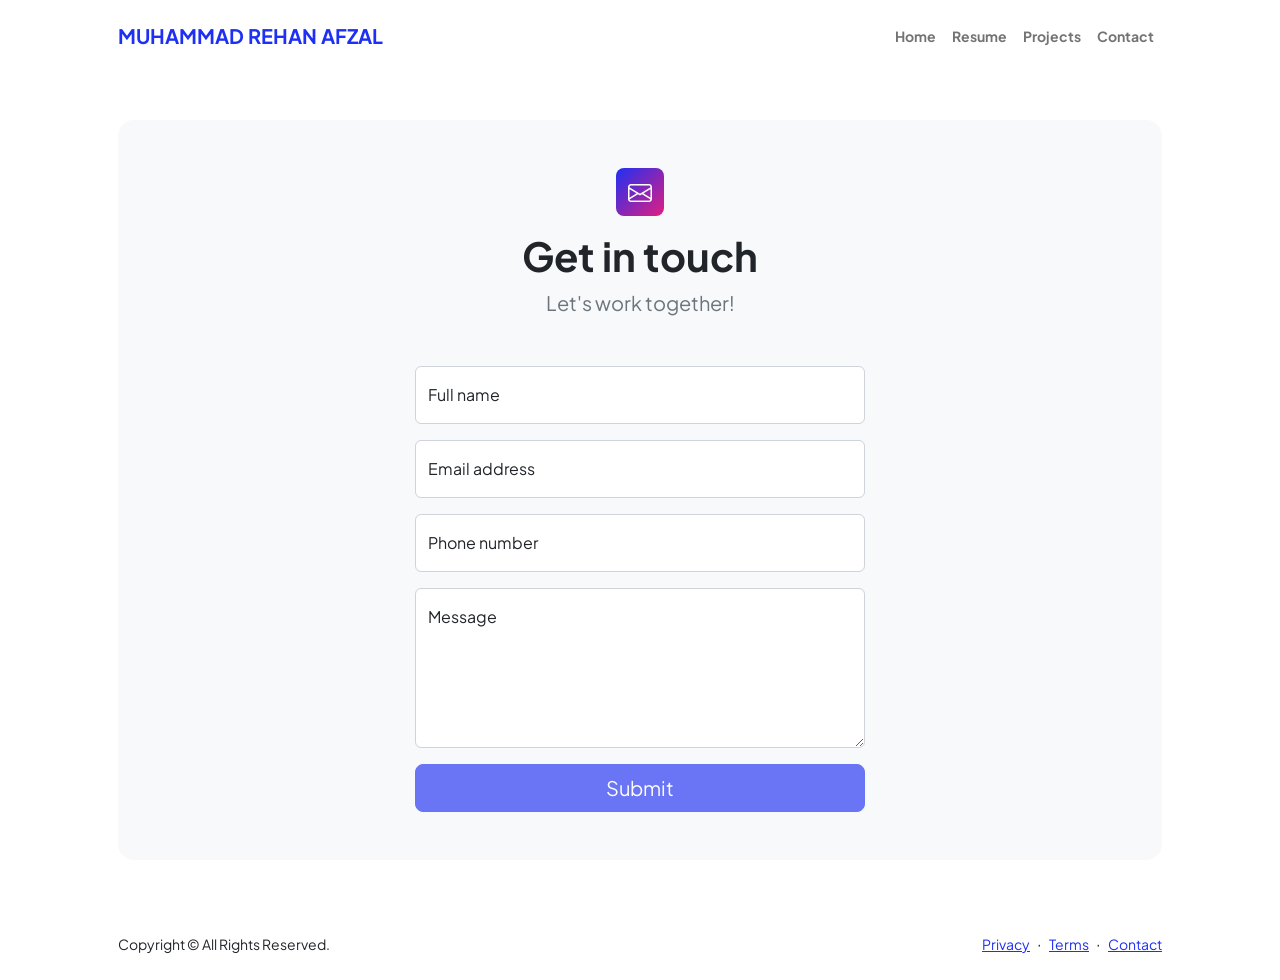
==== contact.html @ b2ab933a "Add files via upload" ====
<!DOCTYPE html>
<html lang="en">
    <head>
        <meta charset="utf-8" />
        <meta name="viewport" content="width=device-width, initial-scale=1, shrink-to-fit=no" />
        <meta name="description" content />
        <meta name="author" content />
        <title>Modern Business - Muhammad Rehan Afzal</title>
        <!-- Favicon-->
        <link rel="icon" type="image/x-icon" href="assets/favicon.ico" />
        <!-- Custom Google font-->
        <link rel="preconnect" href="https://fonts.googleapis.com" />
        <link rel="preconnect" href="https://fonts.gstatic.com" crossorigin />
        <link href="https://fonts.googleapis.com/css2?family=Plus+Jakarta+Sans:wght@100;200;300;400;500;600;700;800;900&amp;display=swap" rel="stylesheet" />
        <!-- Bootstrap icons-->
        <link href="https://cdn.jsdelivr.net/npm/bootstrap-icons@1.8.1/font/bootstrap-icons.css" rel="stylesheet" />
        <!-- Core theme CSS (includes Bootstrap)-->
        <link href="css/styles.css" rel="stylesheet" />
    </head>
    <body class="d-flex flex-column">
        <main class="flex-shrink-0">
            <!-- Navigation-->
            <nav class="navbar navbar-expand-lg navbar-light bg-white py-3">
                <div class="container px-5">
                    <a class="navbar-brand" href="index.html"><span class="fw-bolder text-primary">MUHAMMAD REHAN
                    AFZAL</span></a>
                    <button class="navbar-toggler" type="button" data-bs-toggle="collapse" data-bs-target="#navbarSupportedContent" aria-controls="navbarSupportedContent" aria-expanded="false" aria-label="Toggle navigation"><span class="navbar-toggler-icon"></span></button>
                    <div class="collapse navbar-collapse" id="navbarSupportedContent">
                        <ul class="navbar-nav ms-auto mb-2 mb-lg-0 small fw-bolder">
                            <li class="nav-item"><a class="nav-link" href="index.html">Home</a></li>
                            <li class="nav-item"><a class="nav-link" href="resume.html">Resume</a></li>
                            <li class="nav-item"><a class="nav-link" href="projects.html">Projects</a></li>
                            <li class="nav-item"><a class="nav-link" href="contact.html">Contact</a></li>
                        </ul>
                    </div>
                </div>
            </nav>
            <!-- Page content-->
            <section class="py-5">
                <div class="container px-5">
                    <!-- Contact form-->
                    <div class="bg-light rounded-4 py-5 px-4 px-md-5">
                        <div class="text-center mb-5">
                            <div class="feature bg-primary bg-gradient-primary-to-secondary text-white rounded-3 mb-3"><i class="bi bi-envelope"></i></div>
                            <h1 class="fw-bolder">Get in touch</h1>
                            <p class="lead fw-normal text-muted mb-0">Let's work together!</p>
                        </div>
                        <div class="row gx-5 justify-content-center">
                            <div class="col-lg-8 col-xl-6">
                                <!-- * * * * * * * * * * * * * * *-->
                                <!-- * * SB Forms Contact Form * *-->
                                <!-- * * * * * * * * * * * * * * *-->
                                <!-- This form is pre-integrated with SB Forms.-->
                                <!-- To make this form functional, sign up at-->
                                <!-- https://startbootstrap.com/solution/contact-forms-->
                                <!-- to get an API token!-->
                                <form id="contactForm" data-sb-form-api-token="API_TOKEN">
                                    <!-- Name input-->
                                    <div class="form-floating mb-3">
                                        <input class="form-control" id="name" type="text" placeholder="Enter your name..." data-sb-validations="required" />
                                        <label for="name">Full name</label>
                                        <div class="invalid-feedback" data-sb-feedback="name:required">A name is required.</div>
                                    </div>
                                    <!-- Email address input-->
                                    <div class="form-floating mb-3">
                                        <input class="form-control" id="email" type="email" placeholder="name@example.com" data-sb-validations="required,email" />
                                        <label for="email">Email address</label>
                                        <div class="invalid-feedback" data-sb-feedback="email:required">An email is required.</div>
                                        <div class="invalid-feedback" data-sb-feedback="email:email">Email is not valid.</div>
                                    </div>
                                    <!-- Phone number input-->
                                    <div class="form-floating mb-3">
                                        <input class="form-control" id="phone" type="tel" placeholder="(123) 456-7890" data-sb-validations="required" />
                                        <label for="phone">Phone number</label>
                                        <div class="invalid-feedback" data-sb-feedback="phone:required">A phone number is required.</div>
                                    </div>
                                    <!-- Message input-->
                                    <div class="form-floating mb-3">
                                        <textarea class="form-control" id="message" type="text" placeholder="Enter your message here..." style="height: 10rem" data-sb-validations="required"></textarea>
                                        <label for="message">Message</label>
                                        <div class="invalid-feedback" data-sb-feedback="message:required">A message is required.</div>
                                    </div>
                                    <!-- Submit success message-->
                                    <!---->
                                    <!-- This is what your users will see when the form-->
                                    <!-- has successfully submitted-->
                                    <div class="d-none" id="submitSuccessMessage">
                                        <div class="text-center mb-3">
                                            <div class="fw-bolder">Form submission successful!</div>
                                            To activate this form, sign up at
                                            <br />
                                            <a href="https://startbootstrap.com/solution/contact-forms">https://startbootstrap.com/solution/contact-forms</a>
                                        </div>
                                    </div>
                                    <!-- Submit error message-->
                                    <!---->
                                    <!-- This is what your users will see when there is-->
                                    <!-- an error submitting the form-->
                                    <div class="d-none" id="submitErrorMessage"><div class="text-center text-danger mb-3">Error sending message!</div></div>
                                    <!-- Submit Button-->
                                    <div class="d-grid"><button class="btn btn-primary btn-lg disabled" id="submitButton" type="submit">Submit</button></div>
                                </form>
                            </div>
                        </div>
                    </div>
                </div>
            </section>
        </main>
        <!-- Footer-->
        <footer class="bg-white py-4 mt-auto">
            <div class="container px-5">
                <div class="row align-items-center justify-content-between flex-column flex-sm-row">
                    <div class="col-auto"><div class="small m-0">Copyright &copy; All Rights Reserved.</div></div>
                    <div class="col-auto">
                        <a class="small" href="#!">Privacy</a>
                        <span class="mx-1">&middot;</span>
                        <a class="small" href="#!">Terms</a>
                        <span class="mx-1">&middot;</span>
                        <a class="small" href="#!">Contact</a>
                    </div>
                </div>
            </div>
        </footer>
        <!-- Bootstrap core JS-->
        <script src="https://cdn.jsdelivr.net/npm/bootstrap@5.2.3/dist/js/bootstrap.bundle.min.js"></script>
        <!-- Core theme JS-->
        <script src="js/scripts.js"></script>
        <!-- * * * * * * * * * * * * * * * * * * * * * * * * * * * * * * * * * * * * * * * *-->
        <!-- * *                               SB Forms JS                               * *-->
        <!-- * * Activate your form at https://startbootstrap.com/solution/contact-forms * *-->
        <!-- * * * * * * * * * * * * * * * * * * * * * * * * * * * * * * * * * * * * * * * *-->
        <script src="https://cdn.startbootstrap.com/sb-forms-latest.js"></script>
    </body>
</html>
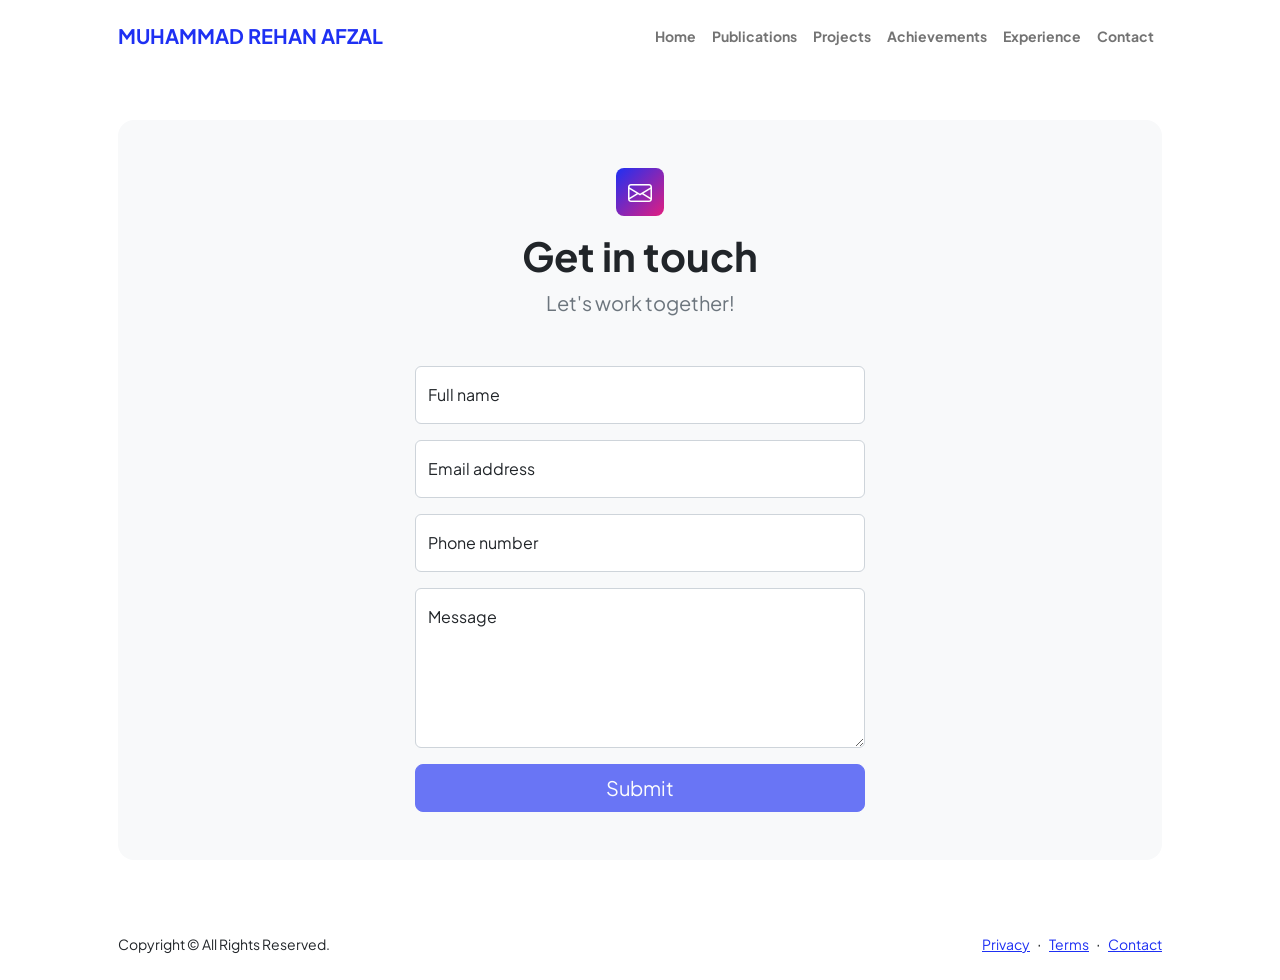
==== commit 63ac379f: "update links" ====
--- a/contact.html
+++ b/contact.html
@@ -28,8 +28,10 @@
                     <div class="collapse navbar-collapse" id="navbarSupportedContent">
                         <ul class="navbar-nav ms-auto mb-2 mb-lg-0 small fw-bolder">
                             <li class="nav-item"><a class="nav-link" href="index.html">Home</a></li>
-                            <li class="nav-item"><a class="nav-link" href="resume.html">Resume</a></li>
+                            <li class="nav-item"><a class="nav-link" href="publications.html">Publications</a></li>
                             <li class="nav-item"><a class="nav-link" href="projects.html">Projects</a></li>
+                            <li class="nav-item"><a class="nav-link" href="achievements.html">Achievements</a></li>
+                            <li class="nav-item"><a class="nav-link" href="resume.html">Experience</a></li>
                             <li class="nav-item"><a class="nav-link" href="contact.html">Contact</a></li>
                         </ul>
                     </div>
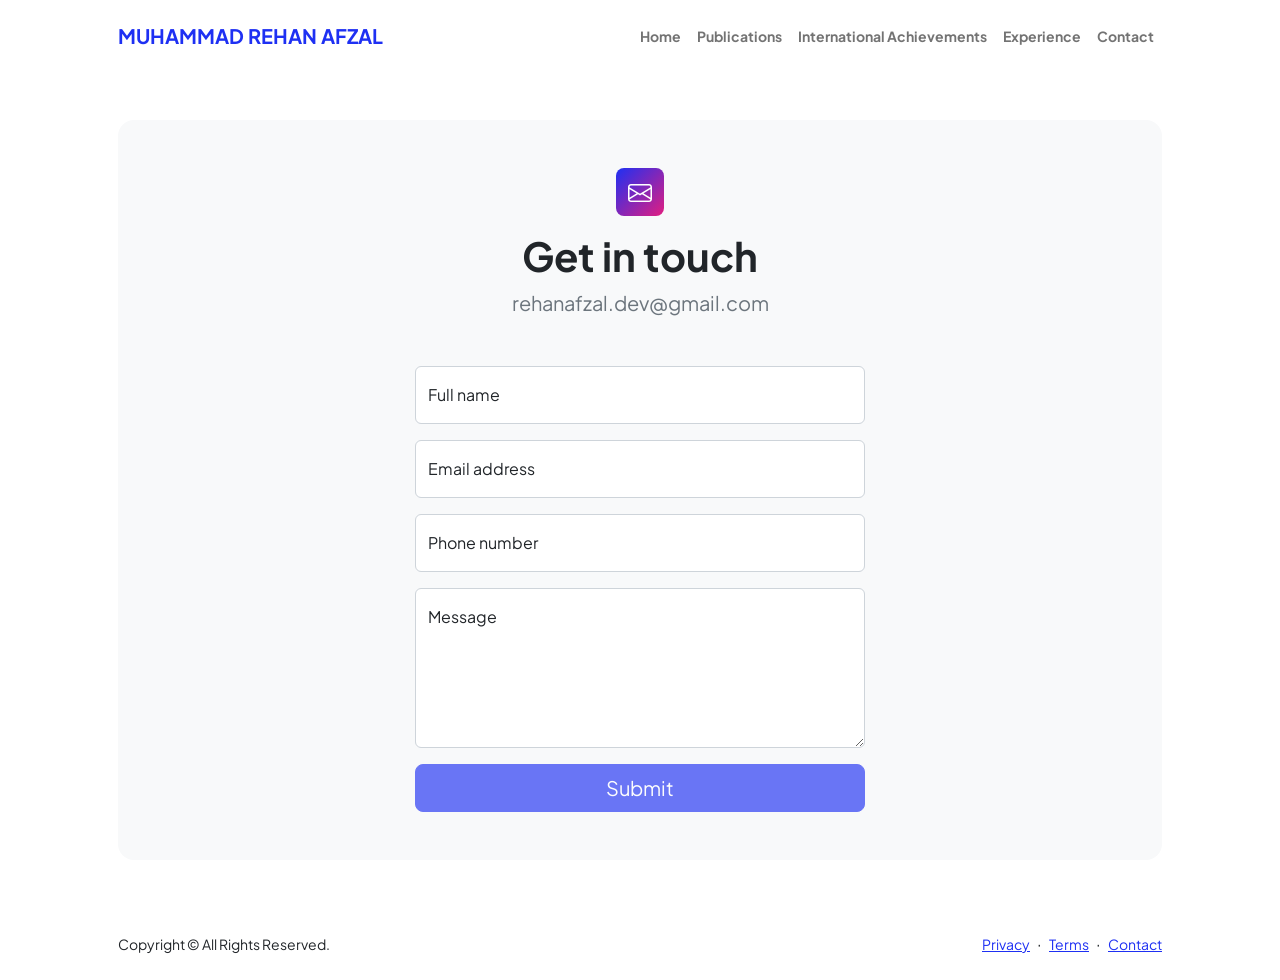
==== commit 0de415d3: "updated pages" ====
--- a/contact.html
+++ b/contact.html
@@ -1,136 +1,162 @@
 <!DOCTYPE html>
 <html lang="en">
-    <head>
-        <meta charset="utf-8" />
-        <meta name="viewport" content="width=device-width, initial-scale=1, shrink-to-fit=no" />
-        <meta name="description" content />
-        <meta name="author" content />
-        <title>Modern Business - Muhammad Rehan Afzal</title>
-        <!-- Favicon-->
-        <link rel="icon" type="image/x-icon" href="assets/favicon.ico" />
-        <!-- Custom Google font-->
-        <link rel="preconnect" href="https://fonts.googleapis.com" />
-        <link rel="preconnect" href="https://fonts.gstatic.com" crossorigin />
-        <link href="https://fonts.googleapis.com/css2?family=Plus+Jakarta+Sans:wght@100;200;300;400;500;600;700;800;900&amp;display=swap" rel="stylesheet" />
-        <!-- Bootstrap icons-->
-        <link href="https://cdn.jsdelivr.net/npm/bootstrap-icons@1.8.1/font/bootstrap-icons.css" rel="stylesheet" />
-        <!-- Core theme CSS (includes Bootstrap)-->
-        <link href="css/styles.css" rel="stylesheet" />
-    </head>
-    <body class="d-flex flex-column">
-        <main class="flex-shrink-0">
-            <!-- Navigation-->
-            <nav class="navbar navbar-expand-lg navbar-light bg-white py-3">
-                <div class="container px-5">
-                    <a class="navbar-brand" href="index.html"><span class="fw-bolder text-primary">MUHAMMAD REHAN
-                    AFZAL</span></a>
-                    <button class="navbar-toggler" type="button" data-bs-toggle="collapse" data-bs-target="#navbarSupportedContent" aria-controls="navbarSupportedContent" aria-expanded="false" aria-label="Toggle navigation"><span class="navbar-toggler-icon"></span></button>
-                    <div class="collapse navbar-collapse" id="navbarSupportedContent">
-                        <ul class="navbar-nav ms-auto mb-2 mb-lg-0 small fw-bolder">
-                            <li class="nav-item"><a class="nav-link" href="index.html">Home</a></li>
-                            <li class="nav-item"><a class="nav-link" href="publications.html">Publications</a></li>
-                            <li class="nav-item"><a class="nav-link" href="projects.html">Projects</a></li>
-                            <li class="nav-item"><a class="nav-link" href="achievements.html">Achievements</a></li>
-                            <li class="nav-item"><a class="nav-link" href="resume.html">Experience</a></li>
-                            <li class="nav-item"><a class="nav-link" href="contact.html">Contact</a></li>
-                        </ul>
+
+<head>
+    <meta charset="utf-8" />
+    <meta name="viewport" content="width=device-width, initial-scale=1, shrink-to-fit=no" />
+    <meta name="description" content />
+    <meta name="author" content />
+    <title>Modern Business - Muhammad Rehan Afzal</title>
+    <!-- Favicon-->
+    <link rel="icon" type="image/x-icon" href="assets/favicon.ico" />
+    <!-- Custom Google font-->
+    <link rel="preconnect" href="https://fonts.googleapis.com" />
+    <link rel="preconnect" href="https://fonts.gstatic.com" crossorigin />
+    <link
+        href="https://fonts.googleapis.com/css2?family=Plus+Jakarta+Sans:wght@100;200;300;400;500;600;700;800;900&amp;display=swap"
+        rel="stylesheet" />
+    <!-- Bootstrap icons-->
+    <link href="https://cdn.jsdelivr.net/npm/bootstrap-icons@1.8.1/font/bootstrap-icons.css" rel="stylesheet" />
+    <!-- Core theme CSS (includes Bootstrap)-->
+    <link href="css/styles.css" rel="stylesheet" />
+</head>
+
+<body class="d-flex flex-column">
+    <main class="flex-shrink-0">
+        <!-- Navigation-->
+        <nav class="navbar navbar-expand-lg navbar-light bg-white py-3">
+            <div class="container px-5">
+                <a class="navbar-brand" href="index.html"><span class="fw-bolder text-primary">MUHAMMAD REHAN
+                        AFZAL</span></a>
+                <button class="navbar-toggler" type="button" data-bs-toggle="collapse"
+                    data-bs-target="#navbarSupportedContent" aria-controls="navbarSupportedContent"
+                    aria-expanded="false" aria-label="Toggle navigation"><span
+                        class="navbar-toggler-icon"></span></button>
+                <div class="collapse navbar-collapse" id="navbarSupportedContent">
+                    <ul class="navbar-nav ms-auto mb-2 mb-lg-0 small fw-bolder">
+                        <li class="nav-item"><a class="nav-link" href="index.html">Home</a></li>
+                        <li class="nav-item"><a class="nav-link" href="publications.html">Publications</a></li>
+                        <li class="nav-item"><a class="nav-link" href="projects.html">International Achievements</a>
+                        </li>
+                        <!-- <li class="nav-item"><a class="nav-link" href="achievements.html">Achievements</a></li> -->
+                        <li class="nav-item"><a class="nav-link" href="resume.html">Experience</a></li>
+                        <li class="nav-item"><a class="nav-link" href="contact.html">Contact</a></li>
+                    </ul>
+                </div>
+            </div>
+        </nav>
+        <!-- Page content-->
+        <section class="py-5">
+            <div class="container px-5">
+                <!-- Contact form-->
+                <div class="bg-light rounded-4 py-5 px-4 px-md-5">
+                    <div class="text-center mb-5">
+                        <div class="feature bg-primary bg-gradient-primary-to-secondary text-white rounded-3 mb-3"><i
+                                class="bi bi-envelope"></i></div>
+                        <h1 class="fw-bolder">Get in touch</h1>
+                        <p class="lead fw-normal text-muted mb-0">rehanafzal.dev@gmail.com</p>
                     </div>
-                </div>
-            </nav>
-            <!-- Page content-->
-            <section class="py-5">
-                <div class="container px-5">
-                    <!-- Contact form-->
-                    <div class="bg-light rounded-4 py-5 px-4 px-md-5">
-                        <div class="text-center mb-5">
-                            <div class="feature bg-primary bg-gradient-primary-to-secondary text-white rounded-3 mb-3"><i class="bi bi-envelope"></i></div>
-                            <h1 class="fw-bolder">Get in touch</h1>
-                            <p class="lead fw-normal text-muted mb-0">Let's work together!</p>
-                        </div>
-                        <div class="row gx-5 justify-content-center">
-                            <div class="col-lg-8 col-xl-6">
-                                <!-- * * * * * * * * * * * * * * *-->
-                                <!-- * * SB Forms Contact Form * *-->
-                                <!-- * * * * * * * * * * * * * * *-->
-                                <!-- This form is pre-integrated with SB Forms.-->
-                                <!-- To make this form functional, sign up at-->
-                                <!-- https://startbootstrap.com/solution/contact-forms-->
-                                <!-- to get an API token!-->
-                                <form id="contactForm" data-sb-form-api-token="API_TOKEN">
-                                    <!-- Name input-->
-                                    <div class="form-floating mb-3">
-                                        <input class="form-control" id="name" type="text" placeholder="Enter your name..." data-sb-validations="required" />
-                                        <label for="name">Full name</label>
-                                        <div class="invalid-feedback" data-sb-feedback="name:required">A name is required.</div>
+                    <div class="row gx-5 justify-content-center">
+                        <div class="col-lg-8 col-xl-6">
+                            <!-- * * * * * * * * * * * * * * *-->
+                            <!-- * * SB Forms Contact Form * *-->
+                            <!-- * * * * * * * * * * * * * * *-->
+                            <!-- This form is pre-integrated with SB Forms.-->
+                            <!-- To make this form functional, sign up at-->
+                            <!-- https://startbootstrap.com/solution/contact-forms-->
+                            <!-- to get an API token!-->
+                            <form id="contactForm" data-sb-form-api-token="API_TOKEN">
+                                <!-- Name input-->
+                                <div class="form-floating mb-3">
+                                    <input class="form-control" id="name" type="text" placeholder="Enter your name..."
+                                        data-sb-validations="required" />
+                                    <label for="name">Full name</label>
+                                    <div class="invalid-feedback" data-sb-feedback="name:required">A name is required.
                                     </div>
-                                    <!-- Email address input-->
-                                    <div class="form-floating mb-3">
-                                        <input class="form-control" id="email" type="email" placeholder="name@example.com" data-sb-validations="required,email" />
-                                        <label for="email">Email address</label>
-                                        <div class="invalid-feedback" data-sb-feedback="email:required">An email is required.</div>
-                                        <div class="invalid-feedback" data-sb-feedback="email:email">Email is not valid.</div>
+                                </div>
+                                <!-- Email address input-->
+                                <div class="form-floating mb-3">
+                                    <input class="form-control" id="email" type="email" placeholder="name@example.com"
+                                        data-sb-validations="required,email" />
+                                    <label for="email">Email address</label>
+                                    <div class="invalid-feedback" data-sb-feedback="email:required">An email is
+                                        required.</div>
+                                    <div class="invalid-feedback" data-sb-feedback="email:email">Email is not valid.
                                     </div>
-                                    <!-- Phone number input-->
-                                    <div class="form-floating mb-3">
-                                        <input class="form-control" id="phone" type="tel" placeholder="(123) 456-7890" data-sb-validations="required" />
-                                        <label for="phone">Phone number</label>
-                                        <div class="invalid-feedback" data-sb-feedback="phone:required">A phone number is required.</div>
+                                </div>
+                                <!-- Phone number input-->
+                                <div class="form-floating mb-3">
+                                    <input class="form-control" id="phone" type="tel" placeholder="(123) 456-7890"
+                                        data-sb-validations="required" />
+                                    <label for="phone">Phone number</label>
+                                    <div class="invalid-feedback" data-sb-feedback="phone:required">A phone number is
+                                        required.</div>
+                                </div>
+                                <!-- Message input-->
+                                <div class="form-floating mb-3">
+                                    <textarea class="form-control" id="message" type="text"
+                                        placeholder="Enter your message here..." style="height: 10rem"
+                                        data-sb-validations="required"></textarea>
+                                    <label for="message">Message</label>
+                                    <div class="invalid-feedback" data-sb-feedback="message:required">A message is
+                                        required.</div>
+                                </div>
+                                <!-- Submit success message-->
+                                <!---->
+                                <!-- This is what your users will see when the form-->
+                                <!-- has successfully submitted-->
+                                <div class="d-none" id="submitSuccessMessage">
+                                    <div class="text-center mb-3">
+                                        <div class="fw-bolder">Form submission successful!</div>
+                                        To activate this form, sign up at
+                                        <br />
+                                        <a
+                                            href="https://startbootstrap.com/solution/contact-forms">https://startbootstrap.com/solution/contact-forms</a>
                                     </div>
-                                    <!-- Message input-->
-                                    <div class="form-floating mb-3">
-                                        <textarea class="form-control" id="message" type="text" placeholder="Enter your message here..." style="height: 10rem" data-sb-validations="required"></textarea>
-                                        <label for="message">Message</label>
-                                        <div class="invalid-feedback" data-sb-feedback="message:required">A message is required.</div>
-                                    </div>
-                                    <!-- Submit success message-->
-                                    <!---->
-                                    <!-- This is what your users will see when the form-->
-                                    <!-- has successfully submitted-->
-                                    <div class="d-none" id="submitSuccessMessage">
-                                        <div class="text-center mb-3">
-                                            <div class="fw-bolder">Form submission successful!</div>
-                                            To activate this form, sign up at
-                                            <br />
-                                            <a href="https://startbootstrap.com/solution/contact-forms">https://startbootstrap.com/solution/contact-forms</a>
-                                        </div>
-                                    </div>
-                                    <!-- Submit error message-->
-                                    <!---->
-                                    <!-- This is what your users will see when there is-->
-                                    <!-- an error submitting the form-->
-                                    <div class="d-none" id="submitErrorMessage"><div class="text-center text-danger mb-3">Error sending message!</div></div>
-                                    <!-- Submit Button-->
-                                    <div class="d-grid"><button class="btn btn-primary btn-lg disabled" id="submitButton" type="submit">Submit</button></div>
-                                </form>
-                            </div>
+                                </div>
+                                <!-- Submit error message-->
+                                <!---->
+                                <!-- This is what your users will see when there is-->
+                                <!-- an error submitting the form-->
+                                <div class="d-none" id="submitErrorMessage">
+                                    <div class="text-center text-danger mb-3">Error sending message!</div>
+                                </div>
+                                <!-- Submit Button-->
+                                <div class="d-grid"><button class="btn btn-primary btn-lg disabled" id="submitButton"
+                                        type="submit">Submit</button></div>
+                            </form>
                         </div>
                     </div>
                 </div>
-            </section>
-        </main>
-        <!-- Footer-->
-        <footer class="bg-white py-4 mt-auto">
-            <div class="container px-5">
-                <div class="row align-items-center justify-content-between flex-column flex-sm-row">
-                    <div class="col-auto"><div class="small m-0">Copyright &copy; All Rights Reserved.</div></div>
-                    <div class="col-auto">
-                        <a class="small" href="#!">Privacy</a>
-                        <span class="mx-1">&middot;</span>
-                        <a class="small" href="#!">Terms</a>
-                        <span class="mx-1">&middot;</span>
-                        <a class="small" href="#!">Contact</a>
-                    </div>
+            </div>
+        </section>
+    </main>
+    <!-- Footer-->
+    <footer class="bg-white py-4 mt-auto">
+        <div class="container px-5">
+            <div class="row align-items-center justify-content-between flex-column flex-sm-row">
+                <div class="col-auto">
+                    <div class="small m-0">Copyright &copy; All Rights Reserved.</div>
+                </div>
+                <div class="col-auto">
+                    <a class="small" href="#!">Privacy</a>
+                    <span class="mx-1">&middot;</span>
+                    <a class="small" href="#!">Terms</a>
+                    <span class="mx-1">&middot;</span>
+                    <a class="small" href="#!">Contact</a>
                 </div>
             </div>
-        </footer>
-        <!-- Bootstrap core JS-->
-        <script src="https://cdn.jsdelivr.net/npm/bootstrap@5.2.3/dist/js/bootstrap.bundle.min.js"></script>
-        <!-- Core theme JS-->
-        <script src="js/scripts.js"></script>
-        <!-- * * * * * * * * * * * * * * * * * * * * * * * * * * * * * * * * * * * * * * * *-->
-        <!-- * *                               SB Forms JS                               * *-->
-        <!-- * * Activate your form at https://startbootstrap.com/solution/contact-forms * *-->
-        <!-- * * * * * * * * * * * * * * * * * * * * * * * * * * * * * * * * * * * * * * * *-->
-        <script src="https://cdn.startbootstrap.com/sb-forms-latest.js"></script>
-    </body>
-</html>
+        </div>
+    </footer>
+    <!-- Bootstrap core JS-->
+    <script src="https://cdn.jsdelivr.net/npm/bootstrap@5.2.3/dist/js/bootstrap.bundle.min.js"></script>
+    <!-- Core theme JS-->
+    <script src="js/scripts.js"></script>
+    <!-- * * * * * * * * * * * * * * * * * * * * * * * * * * * * * * * * * * * * * * * *-->
+    <!-- * *                               SB Forms JS                               * *-->
+    <!-- * * Activate your form at https://startbootstrap.com/solution/contact-forms * *-->
+    <!-- * * * * * * * * * * * * * * * * * * * * * * * * * * * * * * * * * * * * * * * *-->
+    <script src="https://cdn.startbootstrap.com/sb-forms-latest.js"></script>
+</body>
+
+</html>
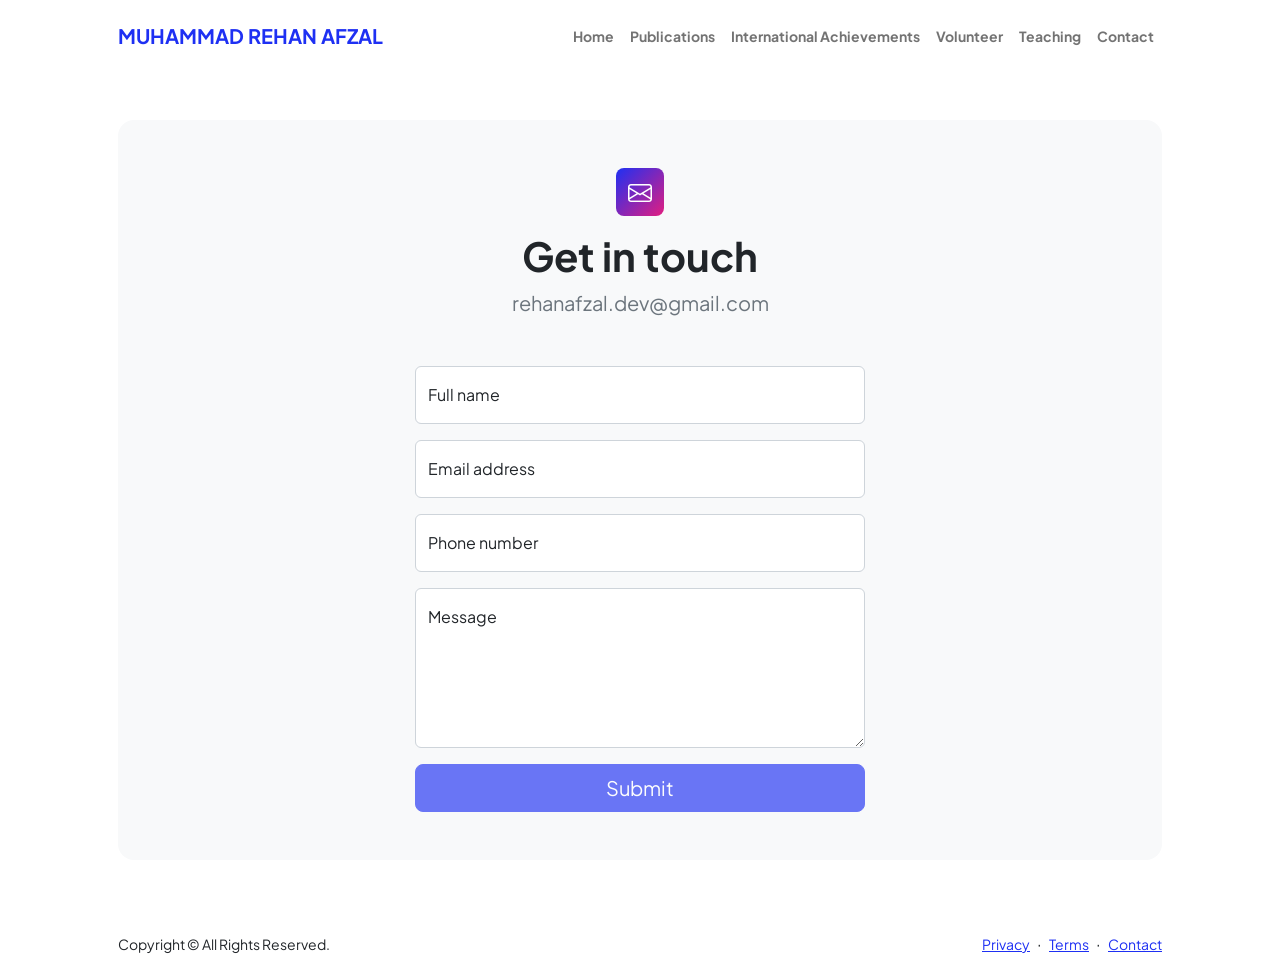
==== commit 284d661e: "updates" ====
--- a/contact.html
+++ b/contact.html
@@ -38,8 +38,9 @@
                         <li class="nav-item"><a class="nav-link" href="publications.html">Publications</a></li>
                         <li class="nav-item"><a class="nav-link" href="projects.html">International Achievements</a>
                         </li>
-                        <!-- <li class="nav-item"><a class="nav-link" href="achievements.html">Achievements</a></li> -->
-                        <li class="nav-item"><a class="nav-link" href="resume.html">Experience</a></li>
+                        <li class="nav-item"><a class="nav-link" href="volunteer.html">Volunteer</a></li>
+                        <li class="nav-item"><a class="nav-link" href="resume.html">Teaching</a></li>
+                        <!-- <li class="nav-item"><a class="nav-link" href="services.html">Services</a></li> -->
                         <li class="nav-item"><a class="nav-link" href="contact.html">Contact</a></li>
                     </ul>
                 </div>
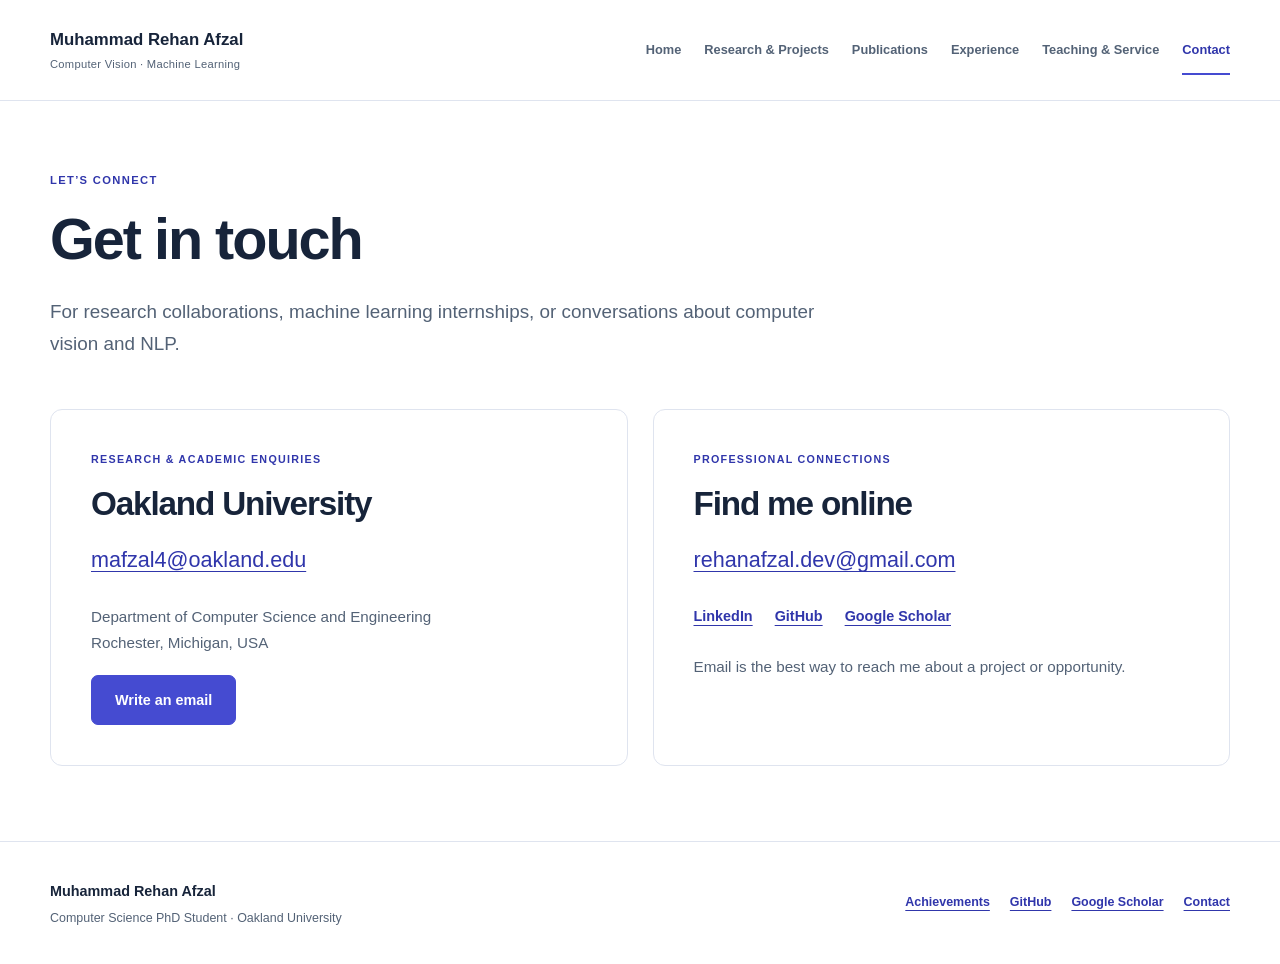
==== commit 01a75c30: "Refresh portfolio with PhD research, publications, and responsive pages" ====
--- a/contact.html
+++ b/contact.html
@@ -1,163 +1,146 @@
 <!DOCTYPE html>
 <html lang="en">
-
-<head>
-    <meta charset="utf-8" />
-    <meta name="viewport" content="width=device-width, initial-scale=1, shrink-to-fit=no" />
-    <meta name="description" content />
-    <meta name="author" content />
-    <title>Modern Business - Muhammad Rehan Afzal</title>
-    <!-- Favicon-->
-    <link rel="icon" type="image/x-icon" href="assets/favicon.ico" />
-    <!-- Custom Google font-->
-    <link rel="preconnect" href="https://fonts.googleapis.com" />
-    <link rel="preconnect" href="https://fonts.gstatic.com" crossorigin />
-    <link
-        href="https://fonts.googleapis.com/css2?family=Plus+Jakarta+Sans:wght@100;200;300;400;500;600;700;800;900&amp;display=swap"
-        rel="stylesheet" />
-    <!-- Bootstrap icons-->
-    <link href="https://cdn.jsdelivr.net/npm/bootstrap-icons@1.8.1/font/bootstrap-icons.css" rel="stylesheet" />
-    <!-- Core theme CSS (includes Bootstrap)-->
-    <link href="css/styles.css" rel="stylesheet" />
-</head>
-
-<body class="d-flex flex-column">
-    <main class="flex-shrink-0">
-        <!-- Navigation-->
-        <nav class="navbar navbar-expand-lg navbar-light bg-white py-3">
-            <div class="container px-5">
-                <a class="navbar-brand" href="index.html"><span class="fw-bolder text-primary">MUHAMMAD REHAN
-                        AFZAL</span></a>
-                <button class="navbar-toggler" type="button" data-bs-toggle="collapse"
-                    data-bs-target="#navbarSupportedContent" aria-controls="navbarSupportedContent"
-                    aria-expanded="false" aria-label="Toggle navigation"><span
-                        class="navbar-toggler-icon"></span></button>
-                <div class="collapse navbar-collapse" id="navbarSupportedContent">
-                    <ul class="navbar-nav ms-auto mb-2 mb-lg-0 small fw-bolder">
-                        <li class="nav-item"><a class="nav-link" href="index.html">Home</a></li>
-                        <li class="nav-item"><a class="nav-link" href="publications.html">Publications</a></li>
-                        <li class="nav-item"><a class="nav-link" href="projects.html">International Achievements</a>
-                        </li>
-                        <li class="nav-item"><a class="nav-link" href="volunteer.html">Volunteer</a></li>
-                        <li class="nav-item"><a class="nav-link" href="resume.html">Teaching</a></li>
-                        <!-- <li class="nav-item"><a class="nav-link" href="services.html">Services</a></li> -->
-                        <li class="nav-item"><a class="nav-link" href="contact.html">Contact</a></li>
-                    </ul>
-                </div>
-            </div>
-        </nav>
-        <!-- Page content-->
-        <section class="py-5">
-            <div class="container px-5">
-                <!-- Contact form-->
-                <div class="bg-light rounded-4 py-5 px-4 px-md-5">
-                    <div class="text-center mb-5">
-                        <div class="feature bg-primary bg-gradient-primary-to-secondary text-white rounded-3 mb-3"><i
-                                class="bi bi-envelope"></i></div>
-                        <h1 class="fw-bolder">Get in touch</h1>
-                        <p class="lead fw-normal text-muted mb-0">rehanafzal.dev@gmail.com</p>
-                    </div>
-                    <div class="row gx-5 justify-content-center">
-                        <div class="col-lg-8 col-xl-6">
-                            <!-- * * * * * * * * * * * * * * *-->
-                            <!-- * * SB Forms Contact Form * *-->
-                            <!-- * * * * * * * * * * * * * * *-->
-                            <!-- This form is pre-integrated with SB Forms.-->
-                            <!-- To make this form functional, sign up at-->
-                            <!-- https://startbootstrap.com/solution/contact-forms-->
-                            <!-- to get an API token!-->
-                            <form id="contactForm" data-sb-form-api-token="API_TOKEN">
-                                <!-- Name input-->
-                                <div class="form-floating mb-3">
-                                    <input class="form-control" id="name" type="text" placeholder="Enter your name..."
-                                        data-sb-validations="required" />
-                                    <label for="name">Full name</label>
-                                    <div class="invalid-feedback" data-sb-feedback="name:required">A name is required.
-                                    </div>
-                                </div>
-                                <!-- Email address input-->
-                                <div class="form-floating mb-3">
-                                    <input class="form-control" id="email" type="email" placeholder="name@example.com"
-                                        data-sb-validations="required,email" />
-                                    <label for="email">Email address</label>
-                                    <div class="invalid-feedback" data-sb-feedback="email:required">An email is
-                                        required.</div>
-                                    <div class="invalid-feedback" data-sb-feedback="email:email">Email is not valid.
-                                    </div>
-                                </div>
-                                <!-- Phone number input-->
-                                <div class="form-floating mb-3">
-                                    <input class="form-control" id="phone" type="tel" placeholder="(123) 456-7890"
-                                        data-sb-validations="required" />
-                                    <label for="phone">Phone number</label>
-                                    <div class="invalid-feedback" data-sb-feedback="phone:required">A phone number is
-                                        required.</div>
-                                </div>
-                                <!-- Message input-->
-                                <div class="form-floating mb-3">
-                                    <textarea class="form-control" id="message" type="text"
-                                        placeholder="Enter your message here..." style="height: 10rem"
-                                        data-sb-validations="required"></textarea>
-                                    <label for="message">Message</label>
-                                    <div class="invalid-feedback" data-sb-feedback="message:required">A message is
-                                        required.</div>
-                                </div>
-                                <!-- Submit success message-->
-                                <!---->
-                                <!-- This is what your users will see when the form-->
-                                <!-- has successfully submitted-->
-                                <div class="d-none" id="submitSuccessMessage">
-                                    <div class="text-center mb-3">
-                                        <div class="fw-bolder">Form submission successful!</div>
-                                        To activate this form, sign up at
-                                        <br />
-                                        <a
-                                            href="https://startbootstrap.com/solution/contact-forms">https://startbootstrap.com/solution/contact-forms</a>
-                                    </div>
-                                </div>
-                                <!-- Submit error message-->
-                                <!---->
-                                <!-- This is what your users will see when there is-->
-                                <!-- an error submitting the form-->
-                                <div class="d-none" id="submitErrorMessage">
-                                    <div class="text-center text-danger mb-3">Error sending message!</div>
-                                </div>
-                                <!-- Submit Button-->
-                                <div class="d-grid"><button class="btn btn-primary btn-lg disabled" id="submitButton"
-                                        type="submit">Submit</button></div>
-                            </form>
-                        </div>
-                    </div>
-                </div>
-            </div>
-        </section>
-    </main>
-    <!-- Footer-->
-    <footer class="bg-white py-4 mt-auto">
-        <div class="container px-5">
-            <div class="row align-items-center justify-content-between flex-column flex-sm-row">
-                <div class="col-auto">
-                    <div class="small m-0">Copyright &copy; All Rights Reserved.</div>
-                </div>
-                <div class="col-auto">
-                    <a class="small" href="#!">Privacy</a>
-                    <span class="mx-1">&middot;</span>
-                    <a class="small" href="#!">Terms</a>
-                    <span class="mx-1">&middot;</span>
-                    <a class="small" href="#!">Contact</a>
-                </div>
-            </div>
-        </div>
-    </footer>
-    <!-- Bootstrap core JS-->
-    <script src="https://cdn.jsdelivr.net/npm/bootstrap@5.2.3/dist/js/bootstrap.bundle.min.js"></script>
-    <!-- Core theme JS-->
-    <script src="js/scripts.js"></script>
-    <!-- * * * * * * * * * * * * * * * * * * * * * * * * * * * * * * * * * * * * * * * *-->
-    <!-- * *                               SB Forms JS                               * *-->
-    <!-- * * Activate your form at https://startbootstrap.com/solution/contact-forms * *-->
-    <!-- * * * * * * * * * * * * * * * * * * * * * * * * * * * * * * * * * * * * * * * *-->
-    <script src="https://cdn.startbootstrap.com/sb-forms-latest.js"></script>
-</body>
-
-</html>+ <head>
+  <meta charset="utf-8"/>
+  <meta content="width=device-width, initial-scale=1" name="viewport"/>
+  <title>
+   Contact | Muhammad Rehan Afzal
+  </title>
+  <meta content="Contact Muhammad Rehan Afzal about computer vision research, collaborations, and machine learning internship opportunities." name="description"/>
+  <meta content="Muhammad Rehan Afzal" name="author"/>
+  <meta content="Contact | Muhammad Rehan Afzal" property="og:title"/>
+  <meta content="Contact Muhammad Rehan Afzal about computer vision research, collaborations, and machine learning internship opportunities." property="og:description"/>
+  <meta content="website" property="og:type"/>
+  <meta content="https://rehanafzalkhan.github.io/Rehanafzal/contact.html" property="og:url"/>
+  <link href="https://rehanafzalkhan.github.io/Rehanafzal/contact.html" rel="canonical"/>
+  <link href="assets/favicon.ico" rel="icon"/>
+  <link href="css/portfolio.css" rel="stylesheet"/>
+  <script defer="" src="js/scripts.js">
+  </script>
+ </head>
+ <body>
+  <a class="skip-link" href="#main">
+   Skip to content
+  </a>
+  <header class="site-header">
+   <div class="wrap navigation">
+    <a class="brand" href="index.html">
+     Muhammad Rehan Afzal
+     <span>
+      Computer Vision &middot; Machine Learning
+     </span>
+    </a>
+    <button aria-controls="site-nav" aria-expanded="false" class="menu-toggle" hidden="">
+     Menu
+    </button>
+    <nav aria-label="Main navigation" id="site-nav">
+     <a href="index.html">
+      Home
+     </a>
+     <a href="projects.html">
+      Research &amp; Projects
+     </a>
+     <a href="publications.html">
+      Publications
+     </a>
+     <a href="resume.html">
+      Experience
+     </a>
+     <a href="volunteer.html">
+      Teaching &amp; Service
+     </a>
+     <a aria-current="page" href="contact.html">
+      Contact
+     </a>
+    </nav>
+   </div>
+  </header>
+  <main id="main">
+   <header class="page-heading wrap">
+    <p class="eyebrow">
+     Let&rsquo;s connect
+    </p>
+    <h1>
+     Get in touch
+    </h1>
+    <p class="lead">
+     For research collaborations, machine learning internships, or conversations about computer vision and NLP.
+    </p>
+   </header>
+   <section class="section wrap top-tight">
+    <div class="contact-grid">
+     <article class="card contact-card">
+      <p class="eyebrow">
+       Research &amp; academic enquiries
+      </p>
+      <h2>
+       Oakland University
+      </h2>
+      <a class="email-link" href="mailto:mafzal4@oakland.edu">
+       mafzal4@oakland.edu
+      </a>
+      <p>
+       Department of Computer Science and Engineering
+       <br/>
+       Rochester, Michigan, USA
+      </p>
+      <a class="button primary" href="mailto:mafzal4@oakland.edu">
+       Write an email
+      </a>
+     </article>
+     <article class="card contact-card">
+      <p class="eyebrow">
+       Professional connections
+      </p>
+      <h2>
+       Find me online
+      </h2>
+      <a class="email-link" href="mailto:rehanafzal.dev@gmail.com">
+       rehanafzal.dev@gmail.com
+      </a>
+      <div class="link-row">
+       <a class="text-link" href="https://www.linkedin.com/in/rehanafzal1987">
+        LinkedIn
+       </a>
+       <a class="text-link" href="https://github.com/RehanAfzalkhan">
+        GitHub
+       </a>
+       <a class="text-link" href="https://scholar.google.com/citations?user=cAZBO5oAAAAJ&amp;hl=en">
+        Google Scholar
+       </a>
+      </div>
+      <p>
+       Email is the best way to reach me about a project or opportunity.
+      </p>
+     </article>
+    </div>
+   </section>
+  </main>
+  <footer class="site-footer">
+   <div class="wrap footer-inner">
+    <div>
+     <strong>
+      Muhammad Rehan Afzal
+     </strong>
+     <p>
+      Computer Science PhD Student &middot; Oakland University
+     </p>
+    </div>
+    <nav aria-label="Footer navigation">
+     <a class="text-link" href="achievements.html">
+      Achievements
+     </a>
+     <a class="text-link" href="https://github.com/RehanAfzalkhan">
+      GitHub
+     </a>
+     <a class="text-link" href="https://scholar.google.com/citations?user=cAZBO5oAAAAJ&amp;hl=en">
+      Google Scholar
+     </a>
+     <a class="text-link" href="contact.html">
+      Contact
+     </a>
+    </nav>
+   </div>
+  </footer>
+ </body>
+</html>
--- a/css/portfolio.css
+++ b/css/portfolio.css
@@ -0,0 +1,149 @@
+/* System fonts and local assets keep the portfolio self-contained. */
+:root { --ink:#17243a; --muted:#536276; --accent:#454bd1; --accent-dark:#3036ab; --line:#dfe4ef; --soft:#f4f6fb; }
+* { box-sizing:border-box; }
+html { scroll-behavior:smooth; scroll-padding-top:2rem; }
+body { margin:0; color:var(--ink); background:white; font-family:Inter,-apple-system,BlinkMacSystemFont,"Segoe UI",sans-serif; font-size:16px; line-height:1.7; }
+a { color:var(--accent-dark); text-decoration-thickness:1px; text-underline-offset:4px; }
+a:hover { color:var(--ink); }
+a:focus-visible,button:focus-visible { outline:3px solid var(--accent); outline-offset:5px; }
+img { max-width:100%; height:auto; display:block; }
+button { font:inherit; cursor:pointer; }
+h1,h2,h3,p { margin-top:0; }
+h1,h2,h3 { line-height:1.18; letter-spacing:-.035em; }
+h1 { font-size:clamp(2.4rem,4.5vw,4.2rem); margin-bottom:1.4rem; }
+h2 { font-size:clamp(1.7rem,2.6vw,2.35rem); margin-bottom:1.2rem; }
+h3 { font-size:1.35rem; margin-bottom:1rem; }
+p { margin-bottom:1.2rem; }
+.wrap { width:min(1180px,calc(100% - 80px)); margin-inline:auto; }
+.narrow { max-width:960px; }
+.site-header { border-bottom:1px solid var(--line); }
+.navigation { min-height:100px; display:flex; align-items:center; justify-content:space-between; gap:24px; }
+.brand { text-decoration:none; font-weight:750; font-size:1.05rem; color:var(--ink); white-space:nowrap; }
+.brand span { display:block; font-size:.7rem; font-weight:500; color:var(--muted); letter-spacing:.025em; }
+#site-nav { display:flex; gap:23px; align-items:center; }
+#site-nav a { font-size:.8rem; font-weight:600; color:var(--muted); text-decoration:none; padding:12px 0; white-space:nowrap; }
+#site-nav a:hover,#site-nav a[aria-current="page"] { color:var(--accent-dark); }
+#site-nav a[aria-current="page"] { box-shadow:0 2px var(--accent); }
+.menu-toggle { border:1px solid var(--line); border-radius:6px; background:white; color:var(--ink); padding:7px 13px; }
+.skip-link { position:absolute; top:-90px; left:15px; padding:10px 20px; background:white; z-index:10; }
+.skip-link:focus { top:10px; }
+.hero { display:grid; grid-template-columns:1.4fr 1fr; gap:75px; align-items:center; padding-block:75px; }
+.eyebrow { font-size:.7rem; font-weight:750; text-transform:uppercase; letter-spacing:.12em; color:var(--accent-dark); margin-bottom:1rem; }
+.hero h1 { font-size:clamp(2.5rem,4.2vw,3.8rem); }
+.hero h1 .accent { display:block; color:var(--accent); font-size:.69em; margin-top:19px; line-height:1.25; }
+.hero-copy > p:not(.eyebrow) { max-width:620px; color:var(--muted); }
+.lead { color:var(--muted); font-size:1.18rem; max-width:790px; line-height:1.65; }
+.button-row { display:flex; flex-wrap:wrap; gap:12px; margin:28px 0 22px; }
+.button { display:inline-flex; align-items:center; justify-content:center; padding:12px 23px; border:1px solid var(--accent); border-radius:7px; font-weight:650; text-decoration:none; font-size:.9rem; min-height:46px; }
+.primary { background:var(--accent); color:white; }
+.primary:hover { background:var(--accent-dark); color:white; }
+.secondary { background:white; color:var(--accent-dark); border-color:#b8bce6; }
+.secondary:hover { background:var(--soft); }
+.link-row { display:flex; flex-wrap:wrap; align-items:center; gap:12px 22px; }
+.text-link { font-weight:600; font-size:.9rem; }
+.portrait-panel { position:relative; align-self:stretch; min-height:500px; background:linear-gradient(140deg,#eaeaff,#edf1fa 60%,#e7edef); border-radius:20px; display:flex; flex-direction:column; justify-content:flex-end; overflow:hidden; }
+.portrait-caption { display:flex; justify-content:space-between; flex-wrap:wrap; gap:6px; padding:25px; font-size:.6rem; letter-spacing:.07em; color:#475772; position:absolute; inset:0 0 auto; }
+.portrait-panel img { width:90%; max-height:530px; object-fit:contain; object-position:center bottom; margin:45px auto 0; }
+.portrait-footer { background:#e3e6f6; border-top:1px solid #d7dced; display:flex; flex-wrap:wrap; gap:8px 15px; justify-content:center; padding:17px 12px; font-size:.7rem; font-weight:600; }
+.news-strip { border-block:1px solid var(--line); background:var(--soft); padding:25px 0; }
+.news-strip .wrap { display:flex; align-items:center; gap:40px; }
+.news-strip .eyebrow { flex:0 0 180px; margin:0; }
+.news-strip p { margin:0; font-size:.95rem; }
+.news-strip span:not(.eyebrow) { font-size:.8rem; color:var(--muted); }
+.section { padding-block:75px; }
+.top-tight { padding-top:10px; }
+.section-heading { display:flex; align-items:end; justify-content:space-between; gap:25px; margin-bottom:30px; }
+.section-heading h2 { margin-bottom:0; }
+.soft { background:var(--soft); }
+.grid { display:grid; gap:24px; }
+.three { grid-template-columns:repeat(3,minmax(0,1fr)); }
+.two { grid-template-columns:repeat(2,minmax(0,1fr)); }
+.card { padding:30px; border:1px solid var(--line); border-radius:12px; background:white; }
+.card p { color:var(--muted); font-size:.95rem; }
+.card .eyebrow { color:var(--accent-dark); font-size:.67rem; }
+.card > :last-child { margin-bottom:0; }
+.about-grid { display:grid; grid-template-columns:1fr 1.3fr; gap:70px; }
+.about-grid p:not(.eyebrow) { color:var(--muted); }
+.page-heading { padding-block:70px 40px; }
+.page-heading .lead { margin-bottom:0; }
+.research-stack { display:grid; gap:24px; }
+.research-feature { display:grid; grid-template-columns:1.65fr 1fr; gap:35px; padding:38px; }
+.research-note { background:var(--soft); padding:24px; border-radius:8px; align-self:start; }
+.metrics { display:grid; grid-template-columns:repeat(2,minmax(0,1fr)); gap:20px; margin:0 0 20px; }
+.metrics dt { color:var(--muted); font-size:.72rem; }
+.metrics dd { margin:2px 0 0; font-size:1.7rem; line-height:1.2; font-weight:700; }
+.metrics small { font-size:.8rem; }
+.small,.card .small { font-size:.8rem; color:var(--muted); }
+.project-card { padding:0; overflow:hidden; }
+.project-card > img { width:100%; height:210px; object-fit:contain; background:#edf0f7; padding:15px; }
+.project-copy { padding:30px; }
+.project-copy p { min-height:110px; }
+.project-copy .eyebrow { min-height:0; }
+.compact-cta { text-align:center; }
+.compact-cta p { color:var(--muted); }
+.publication-list { display:grid; gap:24px; }
+.publication { display:grid; grid-template-columns:85px 1fr; gap:24px; padding:38px; }
+.publication h2 { font-size:1.55rem; line-height:1.4; }
+.year { font-size:1.3rem; font-weight:750; color:var(--accent); }
+.publication .authors { font-size:.9rem; color:var(--ink); }
+.publication .venue { font-size:.9rem; font-style:italic; }
+.article-list { padding-left:22px; }
+.article-list li { padding:11px 0 11px 8px; border-bottom:1px solid var(--line); }
+.timeline-item { display:grid; grid-template-columns:190px 1fr; gap:35px; padding:30px 0; border-bottom:1px solid var(--line); }
+.timeline-item .eyebrow { margin-top:5px; }
+.timeline-item h3 { margin-bottom:8px; }
+.timeline-item p { color:var(--muted); margin-bottom:8px; }
+.timeline-item .organization { font-weight:600; color:var(--ink); font-size:.95rem; }
+.contact-grid { display:grid; grid-template-columns:1fr 1fr; gap:25px; }
+.contact-card { padding:40px; }
+.email-link { display:inline-block; margin-bottom:25px; font-size:clamp(1rem,1.8vw,1.35rem); overflow-wrap:anywhere; }
+.contact-card .link-row { margin-bottom:25px; }
+.site-footer { border-top:1px solid var(--line); padding-block:35px; }
+.footer-inner { display:flex; align-items:center; justify-content:space-between; gap:30px; }
+.site-footer strong { font-size:.9rem; }
+.site-footer p { font-size:.78rem; color:var(--muted); margin:3px 0 0; }
+.site-footer nav { display:flex; flex-wrap:wrap; gap:20px; }
+.site-footer a { font-size:.78rem; }
+@media (max-width:1100px) {
+  .navigation { flex-wrap:wrap; padding-block:20px; gap:15px; }
+  #site-nav { width:100%; justify-content:space-between; }
+  .hero { gap:40px; }
+  .portrait-panel { min-height:0; align-self:center; }
+  .three { grid-template-columns:repeat(2,minmax(0,1fr)); }
+}
+@media (max-width:760px) {
+  .wrap { width:calc(100% - 40px); }
+  .navigation { min-height:84px; }
+  .brand { font-size:.96rem; }
+  #site-nav { flex-wrap:wrap; gap:4px 20px; justify-content:flex-start; }
+  html.js #site-nav { display:none; }
+  html.js #site-nav.is-open { display:flex; flex-direction:column; align-items:stretch; gap:0; }
+  #site-nav a { padding:12px 0; font-size:.9rem; }
+  .hero { grid-template-columns:1fr; padding-block:40px; gap:35px; }
+  .hero h1 { font-size:2.8rem; }
+  .portrait-panel { max-width:450px; width:100%; margin-inline:auto; }
+  .portrait-panel img { max-height:410px; margin-top:50px; }
+  .news-strip .wrap { display:block; }
+  .news-strip .eyebrow { display:block; margin-bottom:10px; }
+  .section { padding-block:45px; }
+  .top-tight { padding-top:0; }
+  .three,.two,.about-grid,.research-feature,.contact-grid { grid-template-columns:1fr; }
+  .section-heading { align-items:start; flex-direction:column; gap:15px; }
+  .about-grid { gap:18px; }
+  .page-heading { padding-block:40px 30px; }
+  .card,.research-feature,.publication,.contact-card { padding:25px; }
+  .project-card { padding:0; }
+  .project-copy p { min-height:0; }
+  .publication { grid-template-columns:1fr; gap:12px; }
+  .publication h2 { font-size:1.3rem; }
+  .timeline-item { grid-template-columns:1fr; gap:8px; }
+  .footer-inner { align-items:start; flex-direction:column; gap:20px; }
+}
+@media (prefers-reduced-motion:reduce) { html { scroll-behavior:auto; } }
+@media (max-width:380px) {
+  .research-feature > * { min-width:0; }
+  .metrics { gap:16px 10px; }
+  .metrics dd { font-size:1.3rem; }
+  .metrics small { display:block; }
+  .card h3 { overflow-wrap:anywhere; }
+}
